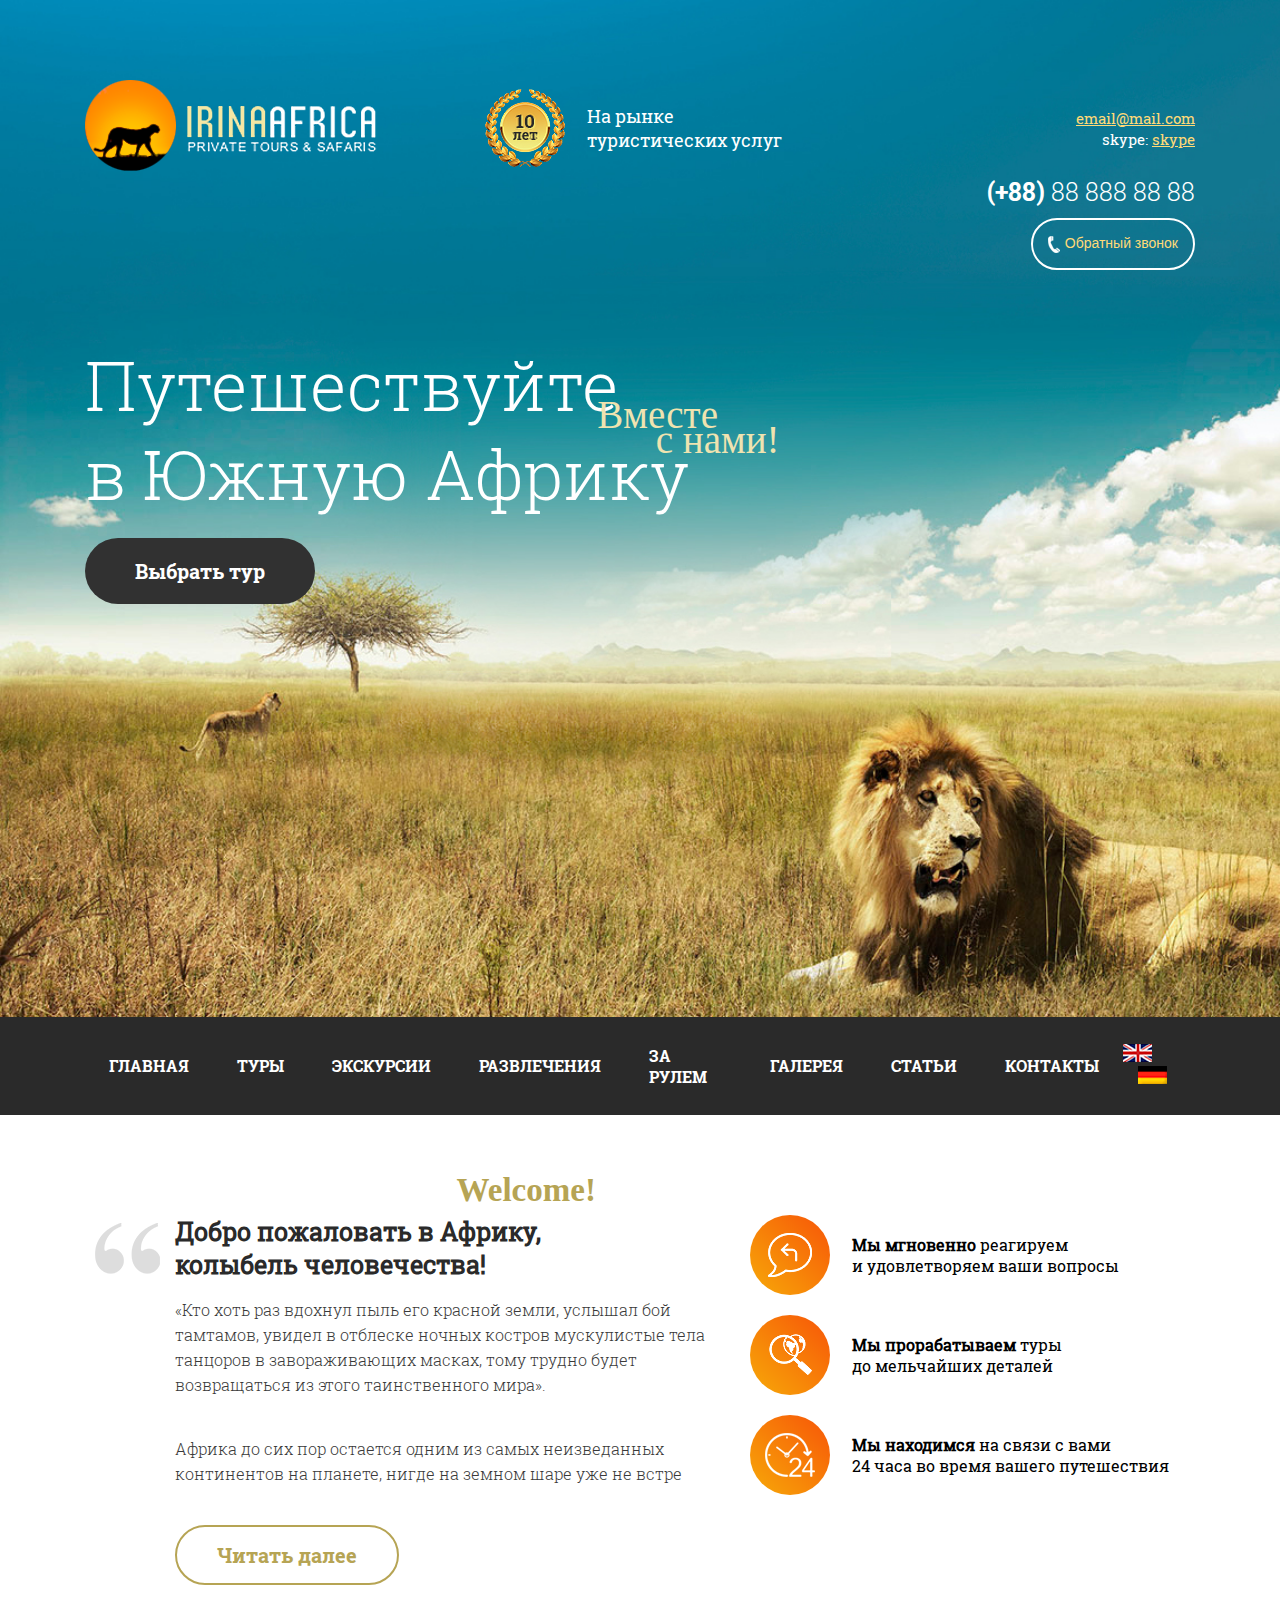
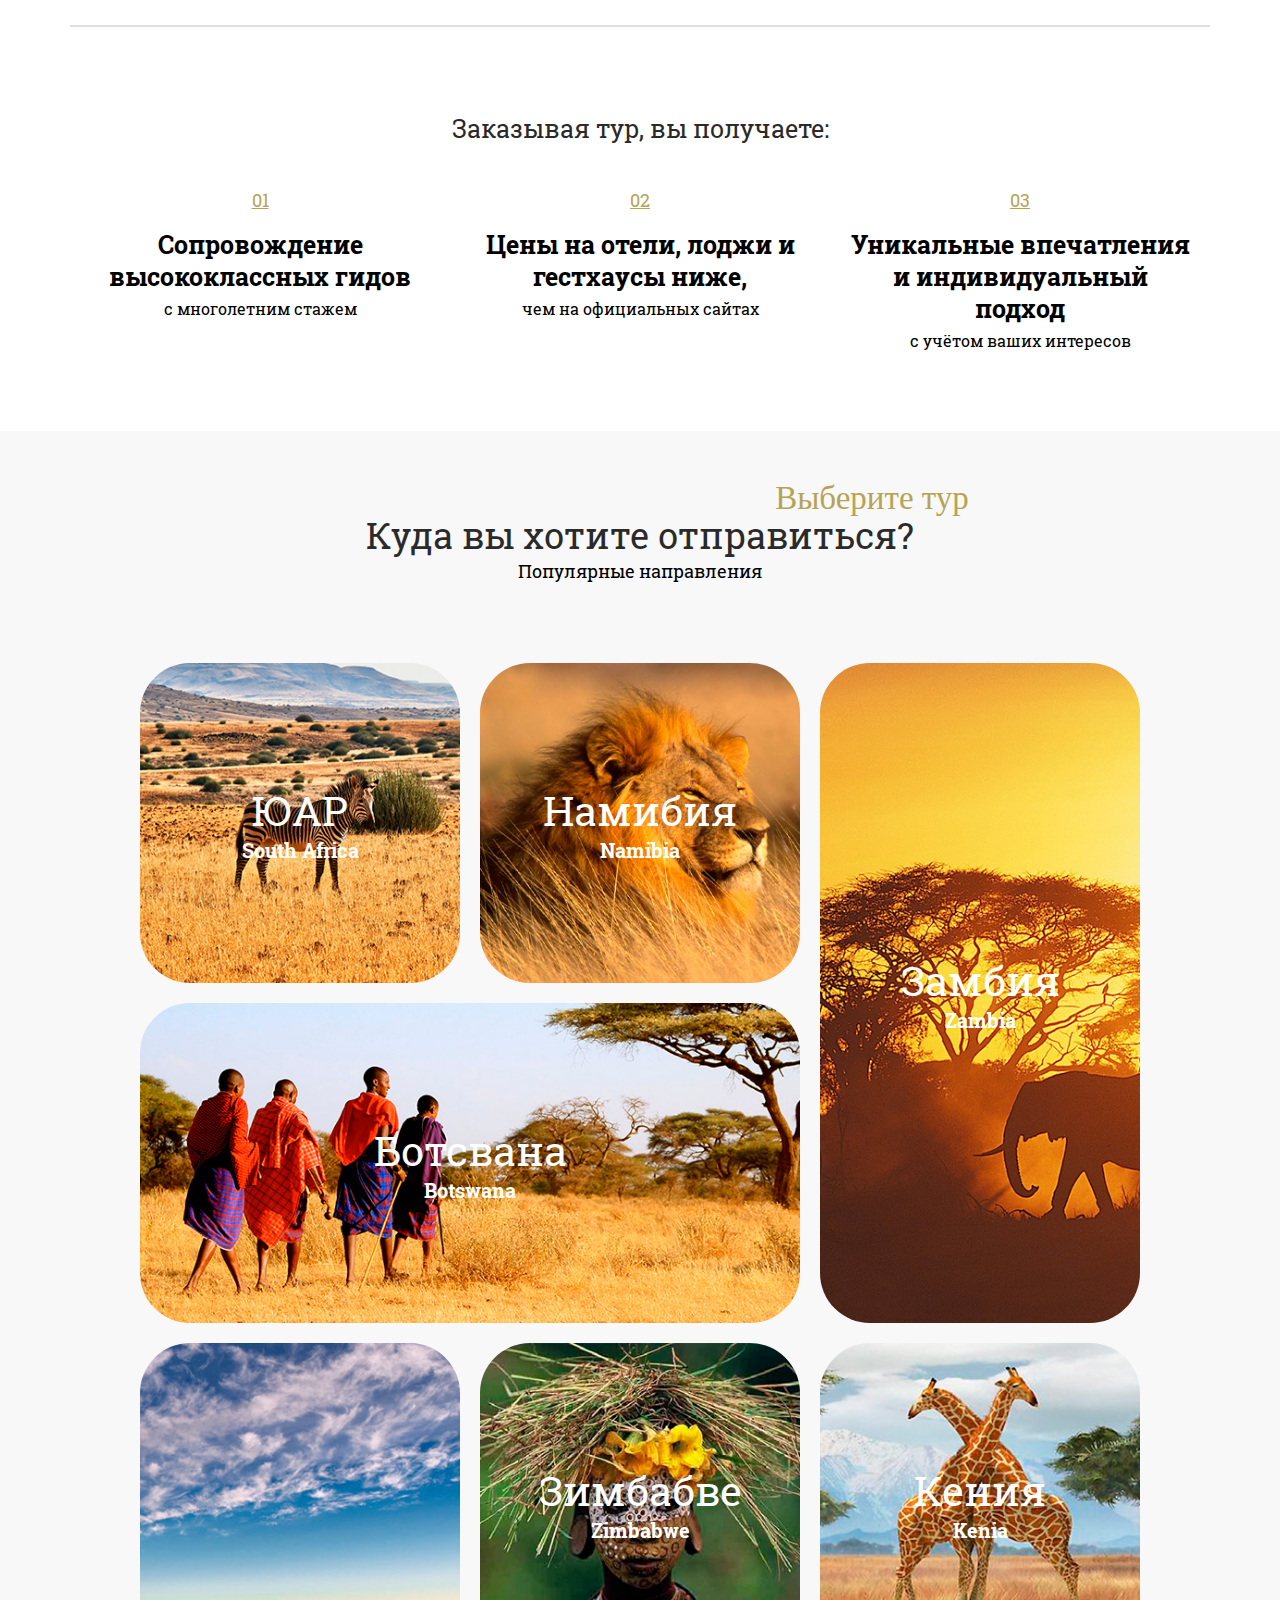
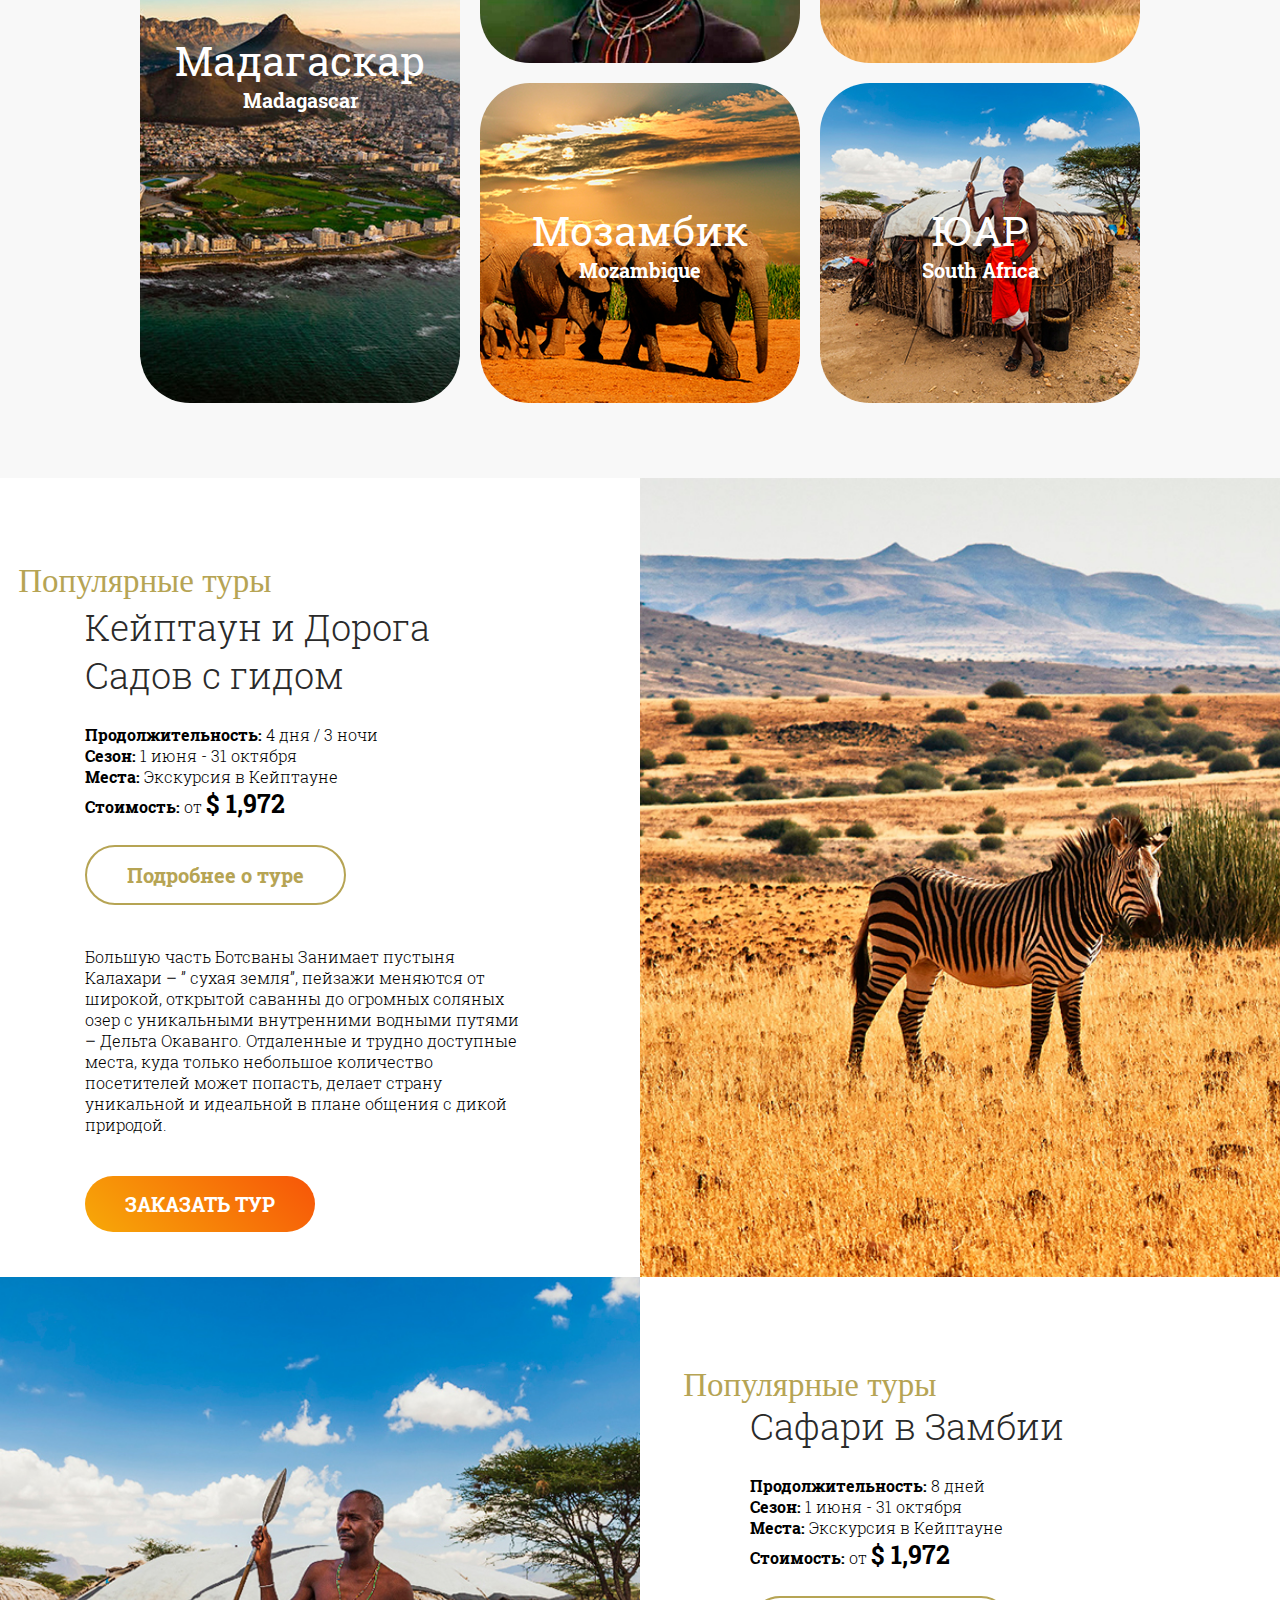
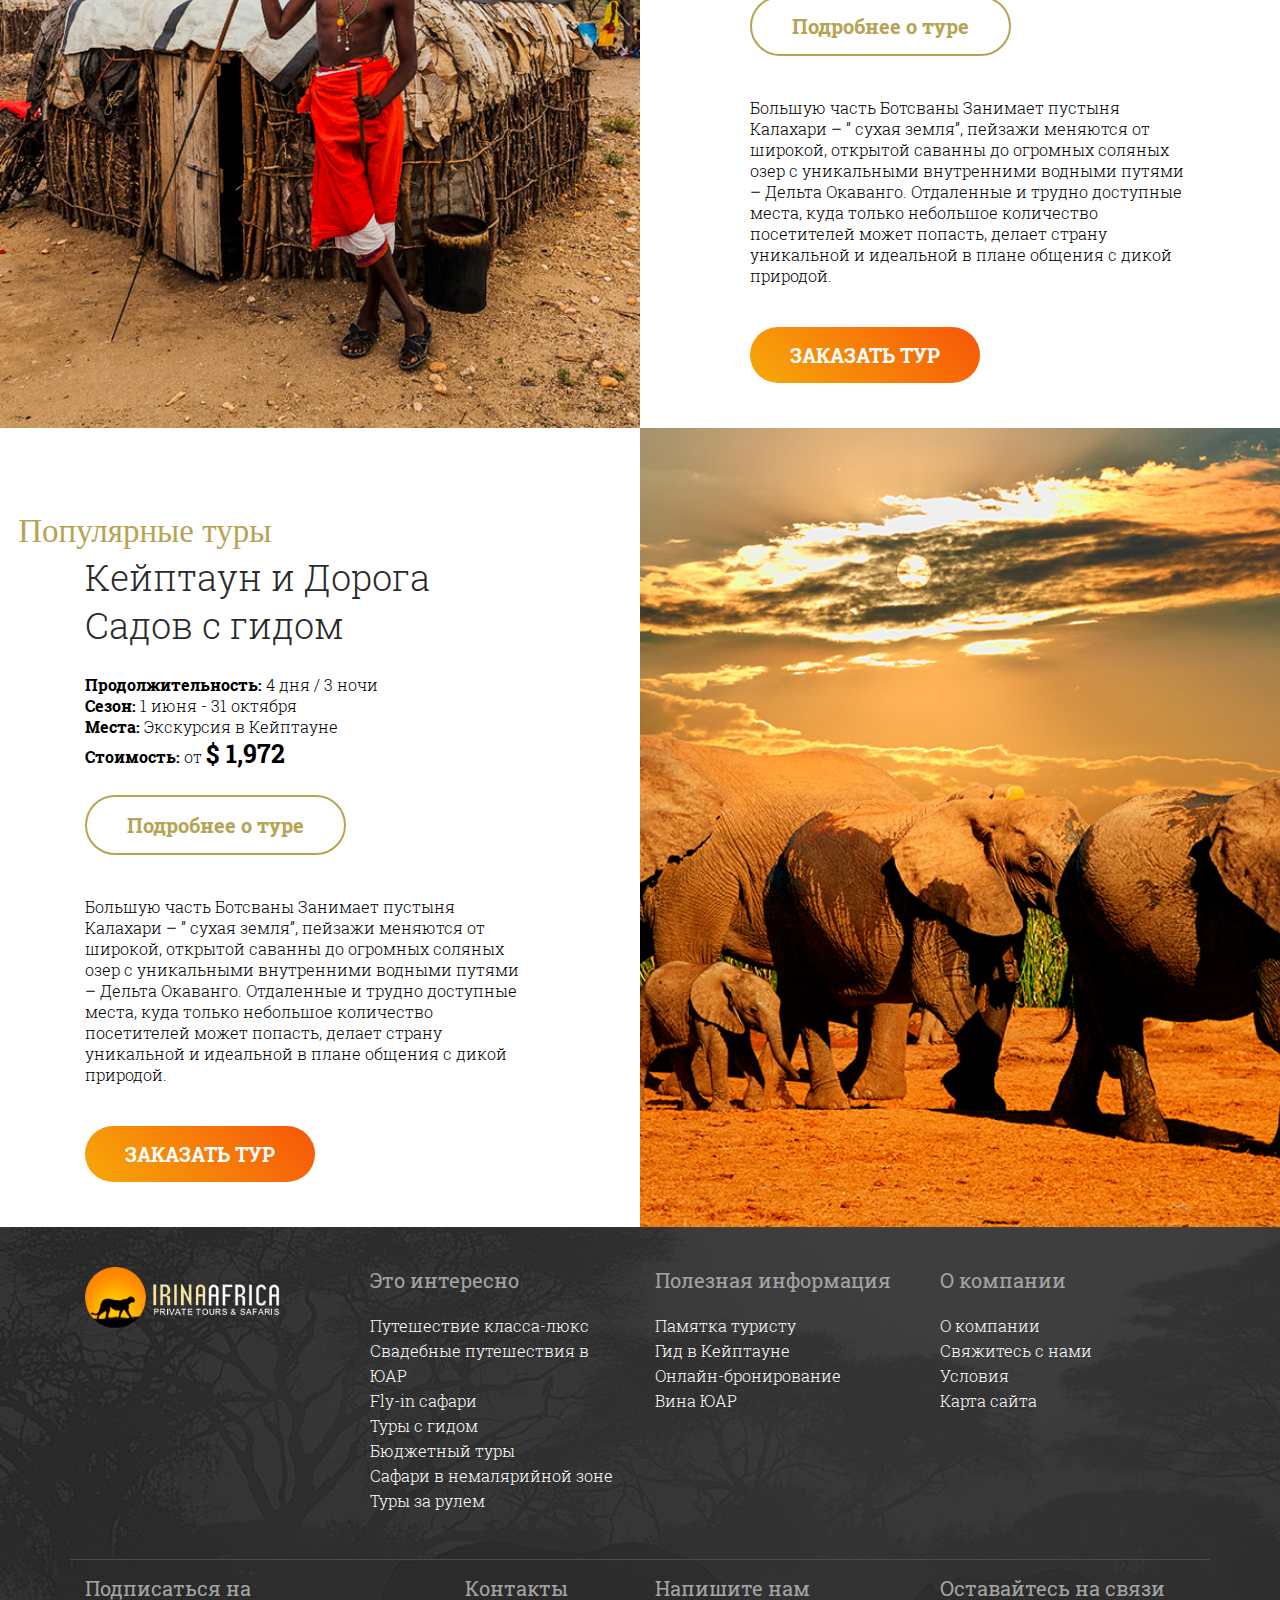
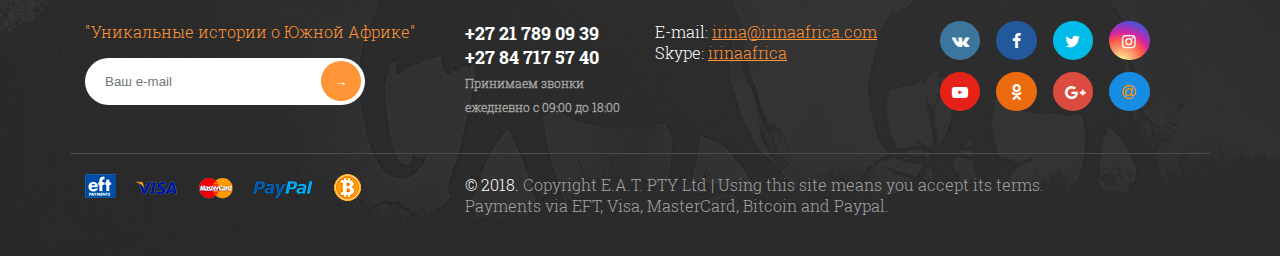
==== africa/index.html @ 2dc70afa "addAfrica" ====
<!DOCTYPE html>
<html lang="en">
  <head>
    <meta charset="utf-8">
    <meta name="viewport" content="width=device-width, initial-scale=1, shrink-to-fit=no">
    <meta name="description" content="">
    <meta name="author" content="">
    <title>IRINAAFRICA</title>
    <link href="css/bootstrap-grid.min.css" rel="stylesheet">
    <link href="css/style.css" rel="stylesheet">
  </head>

  <body>
    <header class="header-main">
      <div class="container">
        <div class="row align-items-center">
          <div class="col-lg-4 col-md-4 col-sm-6">
            <div class="logo-img"><img src="img/logo.png" alt="IRINAAFRICA"></div>
          </div>
          <div class="col-lg-4 col-md-3 col-sm-6">
            <div class="medal">
              <img src="img/10years.png" alt="">
              
                <p>На рынке<br>туристических услуг</p>
              
            </div>
          </div>
          <div class="col-lg-4 col-md-5 col-sm-12">
            <div class="header-contacts">
              <div class="header-contact">
                <span><a href="#">email@mail.com</a><br>
                skype: <a href="#">skype</a></span>
              </div>
            </div>
          </div>
        </div>
        
          <div class="header-button-block">
            <div class="header-phone"><strong>(+88)</strong> 88 888 88 88</div>
            <button class="button button-hollow"><img src="img/phone-icon.png" alt="">Обратный звонок</button>
          </div>
        

        
          <div class="row">
            <div class="col-12">
              <div class="main-title">
                <h1>Путешествуйте<br>в Южную Африку<p>Вместе<br>&nbsp;&nbsp;&nbsp;&nbsp;&nbsp;&nbsp;с нами!</p></h1>
                <div><a href="#" class="button button-dark">Выбрать тур</a></div>
              </div>
            </div>
          </div>

          
        
      </div>
    </header>

    <nav>
        <div class="container">
          <div class="navigation">
            <ul>
              <li><a href="#">главная</a></li>
              <li><a href="#">туры</a></li>
              <li><a href="#">экскурсии</a></li>
              <li><a href="#">развлечения</a></li>
              <li><a href="#">за рулем</a></li>
              <li><a href="#">галерея</a></li>
              <li><a href="#">статьи</a></li>
              <li><a href="#">контакты</a></li>
            </ul>
            <div class="language"><a href="#"><img src="img/british-flag.png" alt="ENG"></a><a href="#"><img src="img/germany-flag.png" alt="GER"></a></div>
          </div>
        </div>
    </nav>

    <main>
      <section class="welcome">
        <div class="container">
          <div class="row">
            <div class="col-lg-6 col-xl-7">
              <div class="about-africa">
                <h2 class="title-small">Добро пожаловать в Африку,<br>колыбель человечества!<label for="title-small">Welcome!</label></h2>
                <p>«Кто хоть раз вдохнул пыль его красной земли, услышал бой тамтамов, увидел в отблеске ночных костров мускулистые тела танцоров в завораживающих масках, тому трудно будет возвращаться из этого таинственного мира».</p>
                <p>Африка до сих пор остается одним из самых неизведанных континентов на планете, нигде на земном шаре уже не встре</p>
                <button class="button button-original">Читать далее</button>
              </div>
            </div>
            <div class="col-lg-6 col-xl-5">
              <div class="welcome-features">
                <div class="welcome-feature-block">
                  <div class="welcome-feature-logo reaction"></div>
                  <div class="welcome-feature-text"><strong>Мы мгновенно</strong> реагируем<br> и удовлетворяем ваши вопросы</div>
                </div>
                <div class="welcome-feature-block">
                  <div class="welcome-feature-logo planning"></div>
                  <div class="welcome-feature-text"><strong>Мы прорабатываем</strong> туры<br> до мельчайших деталей</div>
                </div>
                <div class="welcome-feature-block">
                  <div class="welcome-feature-logo time"></div>
                  <div class="welcome-feature-text"><strong>Мы находимся</strong> на связи с вами<br> 24 часа во время вашего путешествия</div>
                </div>
              </div>
            </div>
          </div>
        </div>
      </section>

      <section class="features">
        <div class="container">
          <p class="title-small">Заказывая тур, вы получаете:</p>
          <div class="row">
            <div class="col-4">
              <p class="feature-number">01</p>
              <p class="feature-text"><strong>Сопровождение высококлассных гидов</strong><br> с многолетним стажем</p>
            </div>
            <div class="col-4">
              <p class="feature-number">02</p>
              <p class="feature-text"><strong>Цены на отели, лоджи и гестхаусы ниже,</strong><br> чем на официальных сайтах</p>
            </div>
            <div class="col-4">
              <p class="feature-number">03</p>
              <p class="feature-text"><strong>Уникальные впечатления и индивидуальный подход</strong><br> с учётом ваших интересов</p>
            </div>
          </div>
        </div>
      </section>

      <section class="places">
        <div class="container">
          <div class="title-wrap">
            <p class="title">Куда вы хотите отправиться?<label for="titel">Выберите тур</label></p>
          </div>
          <p class="subtitle">Популярные направления</p>
          <div class="places-block1">
            <div class="places-wrap1">
              <div class="places-small-blocks">
                <div class="places-small">
                  <div class="south-africa place">ЮАР<strong>South Africa</strong></div>
                </div>
                <div class="places-small">
                  <div class="namibia place">Намибия<strong>Namibia</strong></div>
                </div>
              </div>
              <div class="places-horizontal">
                <div class="botswana place">Ботсвана<strong>Botswana</strong></div>
              </div>
            </div>
            <div class="places-wrap2">
              <div class="places-vertical">
                <div class="zambia place">Замбия<strong>Zambia</strong></div>
              </div>
            </div>
          </div>

          <div class="places-block2">
            <div class="places-wrap2">
              <div class="places-vertical">
                <div class="madagascar place">Мадагаскар<strong>Madagascar</strong></div>
              </div>
            </div>
            <div class="places-wrap1">
              <div class="places-small-blocks">
                <div class="places-small">
                  <div class="zimbabwe place">Зимбабве<strong>Zimbabwe</strong></div>
                </div>
                <div class="places-small">
                  <div class="kenia place">Кения<strong>Kenia</strong></div>
                </div>
              </div>
              <div class="places-small-blocks">
                <div class="places-small">
                  <div class="mozambique place">Мозамбик<strong>Mozambique</strong></div>
                </div>
                <div class="places-small">
                  <div class="south-africa2 place">ЮАР<strong>South Africa</strong></div>
                </div>
              </div>
            </div>
          </div>
        </div>
      </section>

      <section class="popular popular-сapetown pupular-left">
        <div class="container">
          <div class="row">
            <div class="col-5">
              <div class="popular-content">
                <p class="title">Кейптаун и Дорога Садов с гидом<label for="title">Популярные туры</label></p>
                <ul>
                  <li><strong>Продолжительность:</strong> 4 дня / 3 ночи</li>
                  <li><strong>Сезон:</strong> 1 июня - 31 октября</li>
                  <li><strong>Места:</strong> Экскурсия в Кейптауне</li>
                  <li><strong>Стоимость:</strong> от <strong class="price">$ 1,972</strong></li>
                </ul>
                <button class="button button-original">Подробнее о туре</button>
                <p>Большую часть Ботсваны Занимает пустыня Калахари – ” сухая земля”, пейзажи меняются от широкой, открытой саванны до огромных соляных озер с уникальными внутренними водными путями – Дельта Окаванго. Отдаленные и трудно доступные места, куда только небольшое количество посетителей может попасть, делает страну уникальной и идеальной в плане общения с дикой природой.</p>
                <button class="button button-orange">Заказать тур</button>
              </div>
            </div>
          </div>
        </div>
      </section>

      <section class="popular popular-zambia">
        <div class="container">
          <div class="row">
            <div class="offset-7 col-5">
              <div class="popular-content">
                <p class="title">Сафари в Замбии<label for="title">Популярные туры</label></p>
                <ul>
                  <li><strong>Продолжительность:</strong> 8 дней</li>
                  <li><strong>Сезон:</strong> 1 июня - 31 октября</li>
                  <li><strong>Места:</strong> Экскурсия в Кейптауне</li>
                  <li><strong>Стоимость:</strong> от <strong class="price">$ 1,972</strong></li>
                </ul>
                <button class="button button-original">Подробнее о туре</button>
                <p>Большую часть Ботсваны Занимает пустыня Калахари – ” сухая земля”, пейзажи меняются от широкой, открытой саванны до огромных соляных озер с уникальными внутренними водными путями – Дельта Окаванго. Отдаленные и трудно доступные места, куда только небольшое количество посетителей может попасть, делает страну уникальной и идеальной в плане общения с дикой природой.</p>
                <button class="button button-orange">Заказать тур</button>
              </div>
            </div>
          </div>
        </div>
      </section>

      <section class="popular popular-mozambique pupular-left">
        <div class="container">
          <div class="row">
            <div class="col-5">
              <div class="popular-content">
                <p class="title">Кейптаун и Дорога Садов с гидом<label for="title">Популярные туры</label></p>
                <ul>
                  <li><strong>Продолжительность:</strong> 4 дня / 3 ночи</li>
                  <li><strong>Сезон:</strong> 1 июня - 31 октября</li>
                  <li><strong>Места:</strong> Экскурсия в Кейптауне</li>
                  <li><strong>Стоимость:</strong> от <strong class="price">$ 1,972</strong></li>
                </ul>
                <button class="button button-original">Подробнее о туре</button>
                <p>Большую часть Ботсваны Занимает пустыня Калахари – ” сухая земля”, пейзажи меняются от широкой, открытой саванны до огромных соляных озер с уникальными внутренними водными путями – Дельта Окаванго. Отдаленные и трудно доступные места, куда только небольшое количество посетителей может попасть, делает страну уникальной и идеальной в плане общения с дикой природой.</p>
                <button class="button button-orange">Заказать тур</button>
              </div>
            </div>
          </div>
        </div>
      </section>
    </main> 

    <footer>
      <section class="footer-nav">
        <div class="container footer-wrap">
          <div class="row">
            <div class="col-md-12 col-lg-3">
              <div class="footer-logo"><img src="img/logo.png" alt="IRINAAFRICA"></div>
            </div>

            <div class="col-md-5 col-lg-3">
              <div class="footer-nav-block">
                <p class="nav-block-title">Это интересно</p>
                <ul>
                  <li><a href="#">Путешествие класса-люкс</a></li>
                  <li><a href="#">Свадебные путешествия в ЮАР</a></li>
                  <li><a href="#">Fly-in сафари</a></li>
                  <li><a href="#">Туры с гидом</a></li>
                  <li><a href="#">Бюджетный туры</a></li>
                  <li><a href="#">Сафари в немалярийной зоне</a></li>
                  <li><a href="#">Туры за рулем</a></li>
                </ul>
              </div>
            </div>

            <div class="col-md-4 col-lg-3">
              <div class="footer-nav-block">
                <p class="nav-block-title">Полезная информация</p>
                <ul>
                  <li><a href="#">Памятка туристу</a></li>
                  <li><a href="#">Гид в Кейптауне</a></li>
                  <li><a href="#">Онлайн-бронирование</a></li>
                  <li><a href="#">Вина ЮАР</a></li>
                </ul>
              </div>
            </div>

            <div class="col-md-3 col-lg-3">
              <div class="footer-nav-block">
                <p class="nav-block-title">О компании</p>
                <ul>
                  <li><a href="#">О компании</a></li>
                  <li><a href="#">Свяжитесь с нами</a></li>
                  <li><a href="#">Условия</a></li>
                  <li><a href="#">Карта сайта</a></li>
                </ul>
              </div>
            </div>

          </div>
        </div>
      </section>

      <section class="footer-contacts">
        <div class="container footer-wrap">
          <div class="row">

            <div class="col-md-6 col-lg-4">
              <div class="subscribe">
                <p class="nav-block-title">Подписаться на</p>
                <p class="text-orange">"Уникальные истории о Южной Африке"</p>
                <form action="" class="subscribe-form">
                  <input type="email" class="subscribe-mail" placeholder="Ваш e-mail"><button type="submit" class="button-arrow">&rarr;</button>
                </form>
              </div>
            </div>

            <div class="col-md-3 col-lg-2">
              <div class="footer-contacts-phones">
                <p class="nav-block-title">Контакты</p>
                <span>
                  +27 21 789 09 39 <br> 
                  +27 84 717 57 40 <br> 
                  <small>Принимаем звонки <br> ежедневно с 09:00 до 18:00</small>
                </span>
              </div>
            </div>

            <div class="col-md-3 col-lg-3">
              <div class="footer-contacts-mail">
                <p class="nav-block-title">Напишите нам</p>
                <span>
                  E-mail:  <a href="#">irina@irinaafrica.com</a><br>
                  Skype: <a href="#">irinaafrica</a>
                </span>
              </div>
            </div>

            <div class="col-lg-3">
              <div class="footer-contacts-social">
                <p class="nav-block-title">Оставайтесь на связи</p>
                <div>
                  <a href="#"><i class="icon-vk"></i></a>
                  <a href="#"><i class="icon-facebook"></i></a>
                  <a href="#"><i class="icon-twitter"></i></a>
                  <a href="#"><i class="icon-instagram"></i></a>
                </div>
          
                <div>
                  <a href="#"><i class="icon-youtube"></i></a>
                  <a href="#"><i class="icon-odnoklassniki"></i></a>
                  <a href="#"><i class="icon-gplus"></i></a>
                  <a href="#"><i class="icon-at"></i></a>
                </div>
              </div>
            </div>

          </div>
        </div>
      </section>

      <section class="footer-copy">
        <div class="container">
          <div class="row">

            <div class="col-4">
              <img src="img/pay.png" alt="">
            </div>

            <div class="col-8">
              <p><strong>© 2018.</strong> Copyright E.A.T. PTY Ltd | Using this site means you accept its terms.<br>
              Payments via EFT, Visa, MasterCard, Bitcoin and Paypal.</p>
            </div>

          </div>
        </div>
      </section>

    </footer>
  </body>
</html>
---- africa/css/style.css ----
@import url("fonts.css");
@import url("header-main.css");
@import url("welcome.css");
@import url("features.css");
@import url("places.css");
@import url("popular.css");
@import url("footer.css");


html{
	font-size: 10px;
}

body{
	font-size: 16px;
	margin: 0px;
	font-family: RobotoRegular;
}

main{
	overflow: hidden;
}

img{
	max-width: 100%;
}

.main-title{
	font-size: 6.8rem;
	color: #fff;
	font-family: RobotoLight, sans-serif;
}

.title{
	font-size: 3.6rem;
	color: #2a2a2a;
	padding: 0;
	margin: 0;
	/*text-align: center;*/
	position: relative;
}

.title label{
	position: absolute;
	font-family: GoodVibesPro;
	font-size: 3.3rem;
	color: #b6a454;
	right: -10%;
	top: -65%;
}

.subtitle{
	text-align: center;
	font-size: 1.8rem;
	margin: 0;
	margin-bottom: 70px;
	padding: 0;
}

.title-small{
	font-size: 2.5rem;
	color: #2a2a2a;
}

.title-small label{
	position: absolute;
	font-family: GoodVibesPro;
	font-size: 3.3rem;
	color: #b6a454;
	right: -15%;
	top: -65%;
}

.button img{
	vertical-align: middle;
	margin-right: 5px;
}

.button{
	border-radius: 100px;
	padding: 1.5rem 1.5rem;
	vertical-align: middle;
	border: none;
	cursor: pointer;
}

input:focus{
	outline: none;
}

button:focus{
	outline: none;
}

.button-hollow{
	border:2px solid #fff;
	font-size: 1.4rem;
	color: #ffda78;
	background: transparent;
}

.button-dark{
	background-color: #313131;
	font-family: RobotoBold;
	font-weight: 800;
	font-size: 2rem;
	text-decoration: none;
	color: #fff;
	padding: 2rem 5rem;
}

.button-orange{
  	display: inline-block;
	text-decoration: none;
	text-transform: uppercase;
	background: linear-gradient(45deg, #f7a908, #f75508);
	padding: 1.5rem 4rem;
	color: #fff;
	border-radius: 50px;
	font-size: 2rem;
	font-family: RobotoBold;
	font-weight: 800;
}

.button-original{
	border:2px solid #b6a454;
	background-color:transparent;
	font-size: 2rem;
	color: #b6a454;
	font-family: RobotoBold;
	font-weight: 800;
	padding: 1.5rem 4rem;
}

.text-orange{
	font-family: RobotoLight;
	font-size: 16px;
	color: #ff9537;

}
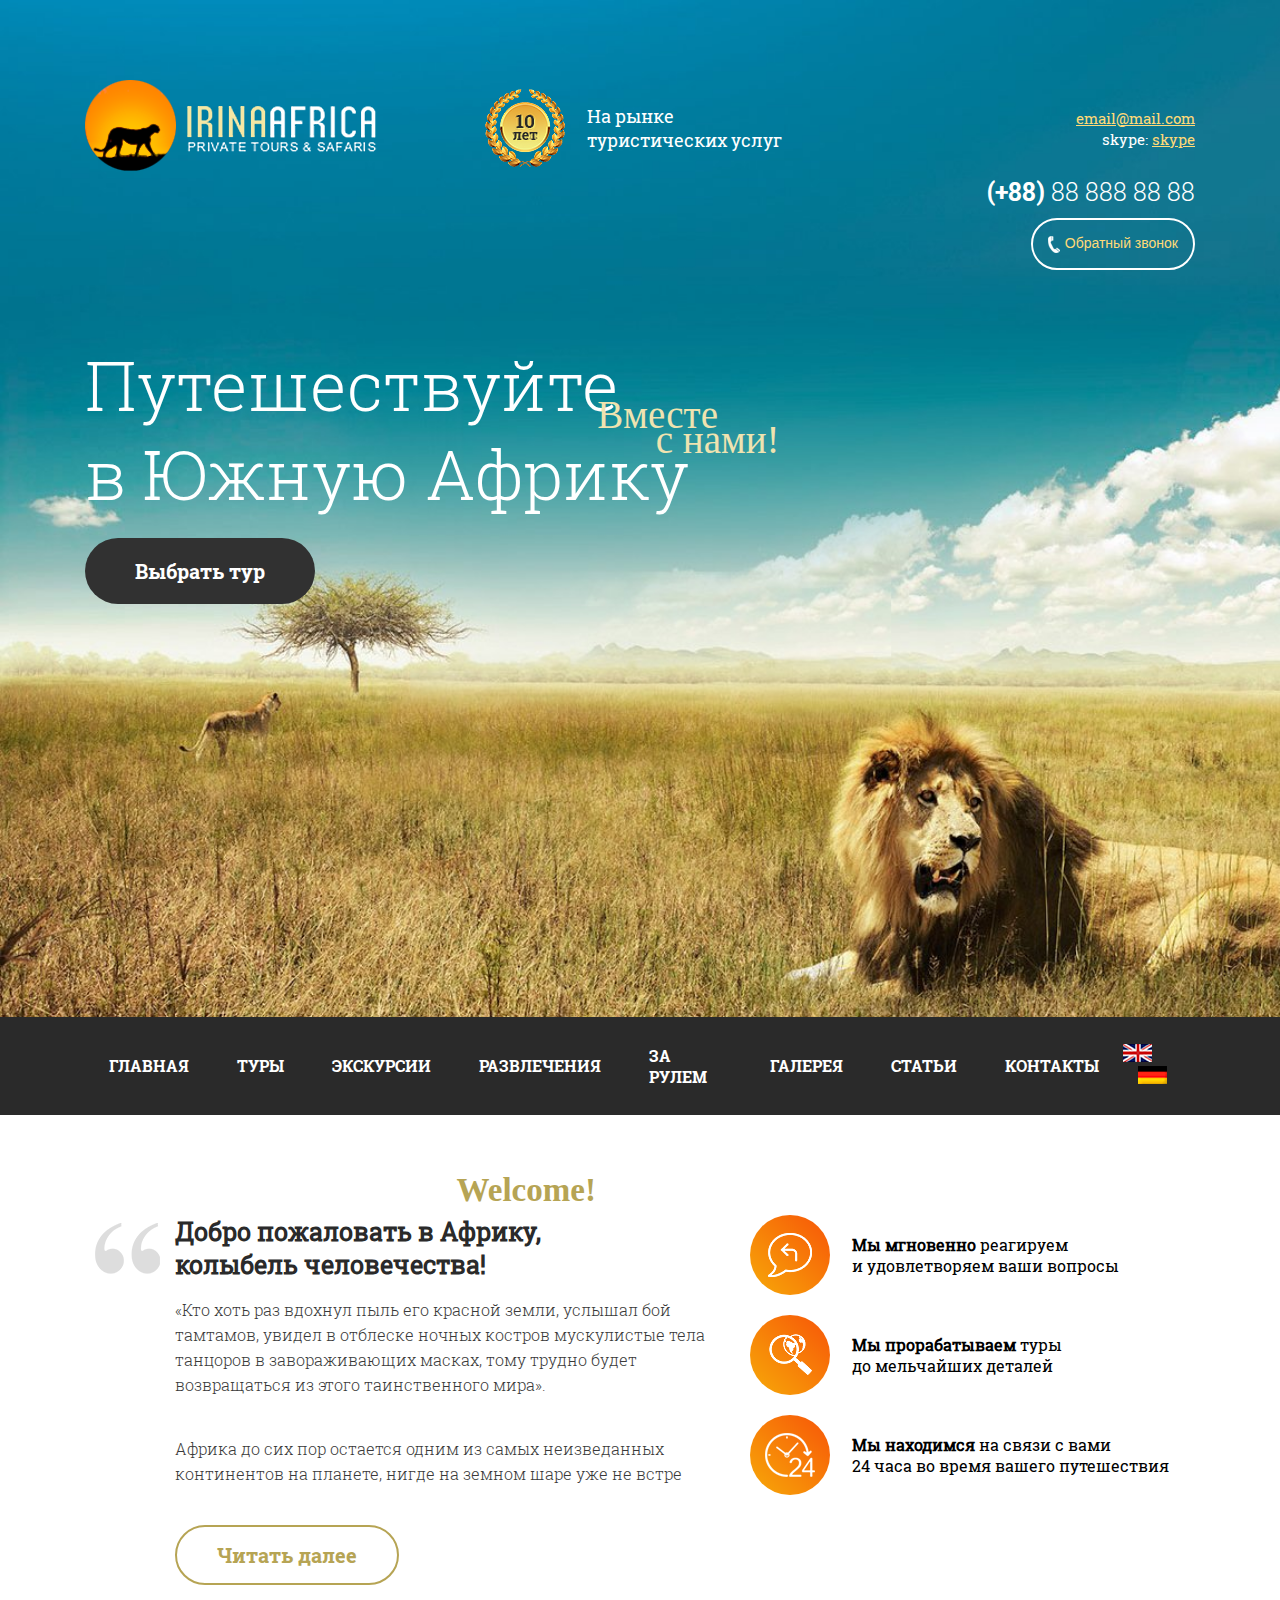
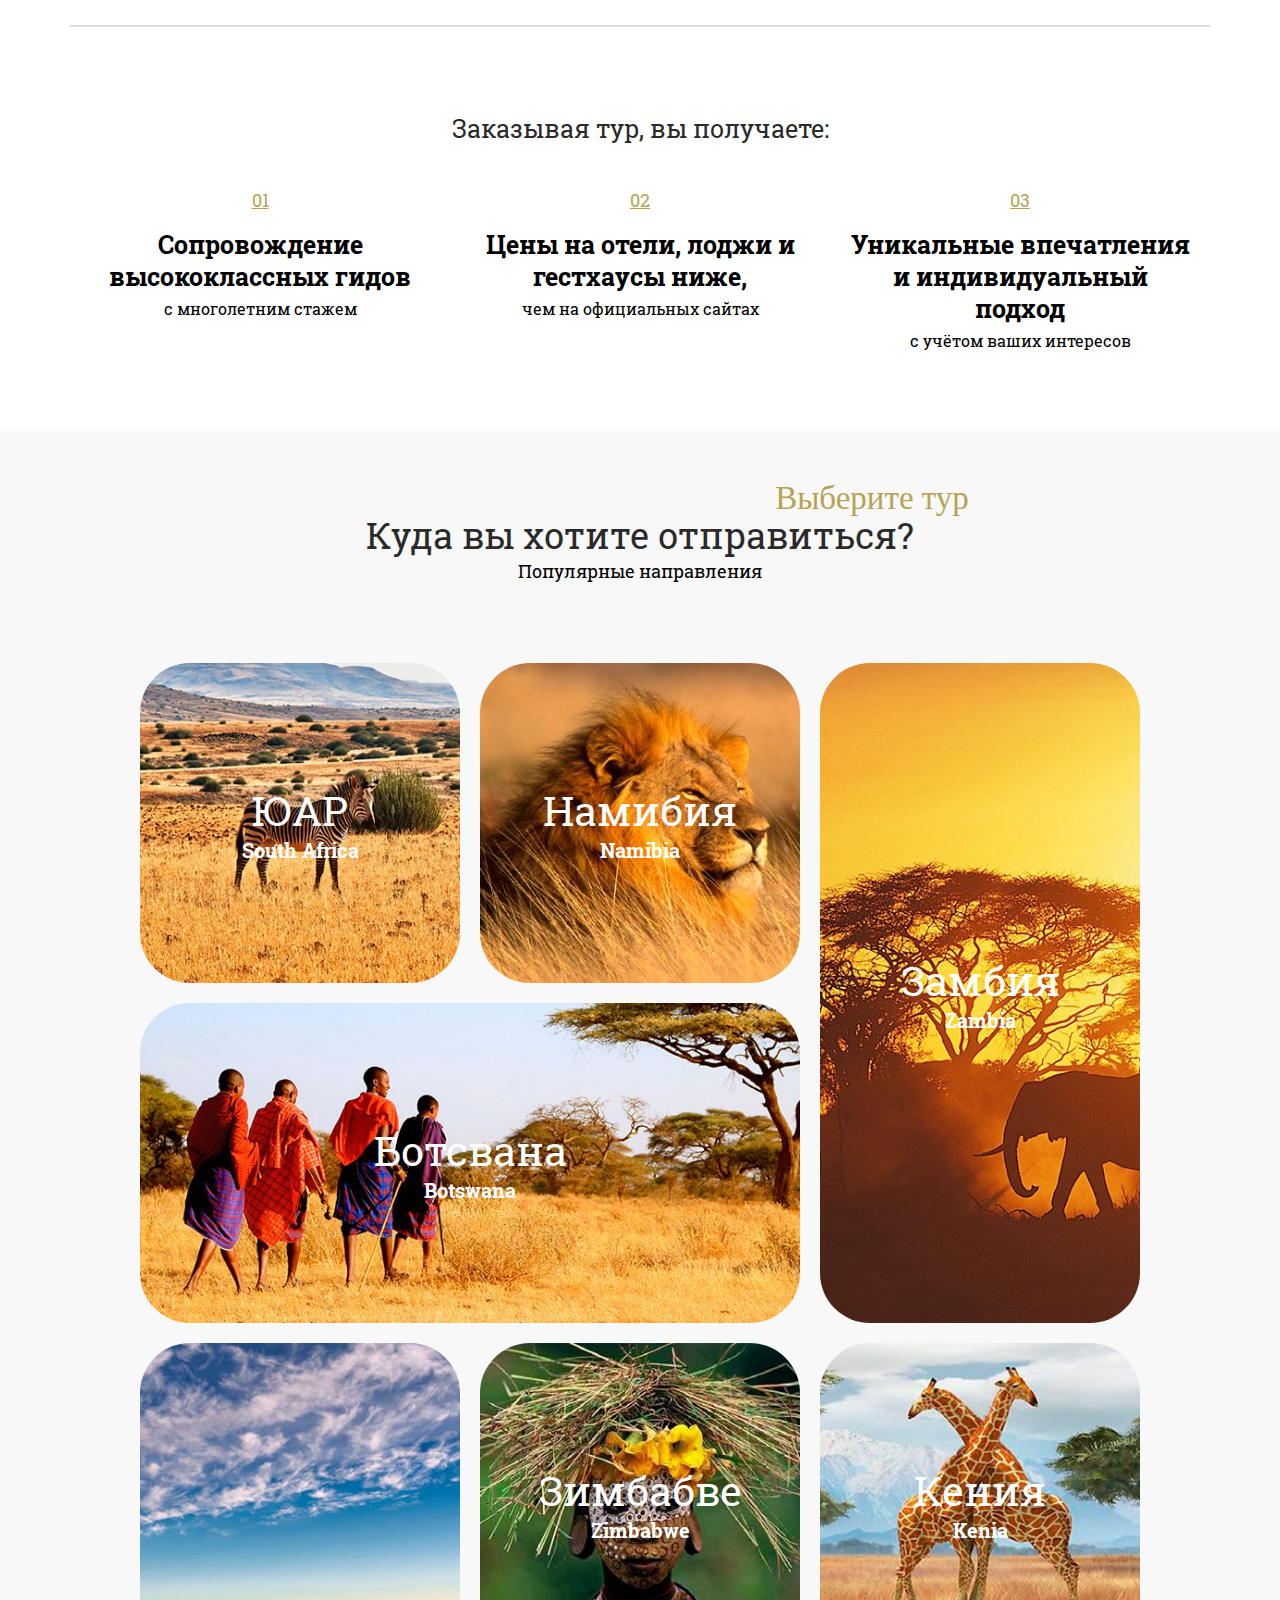
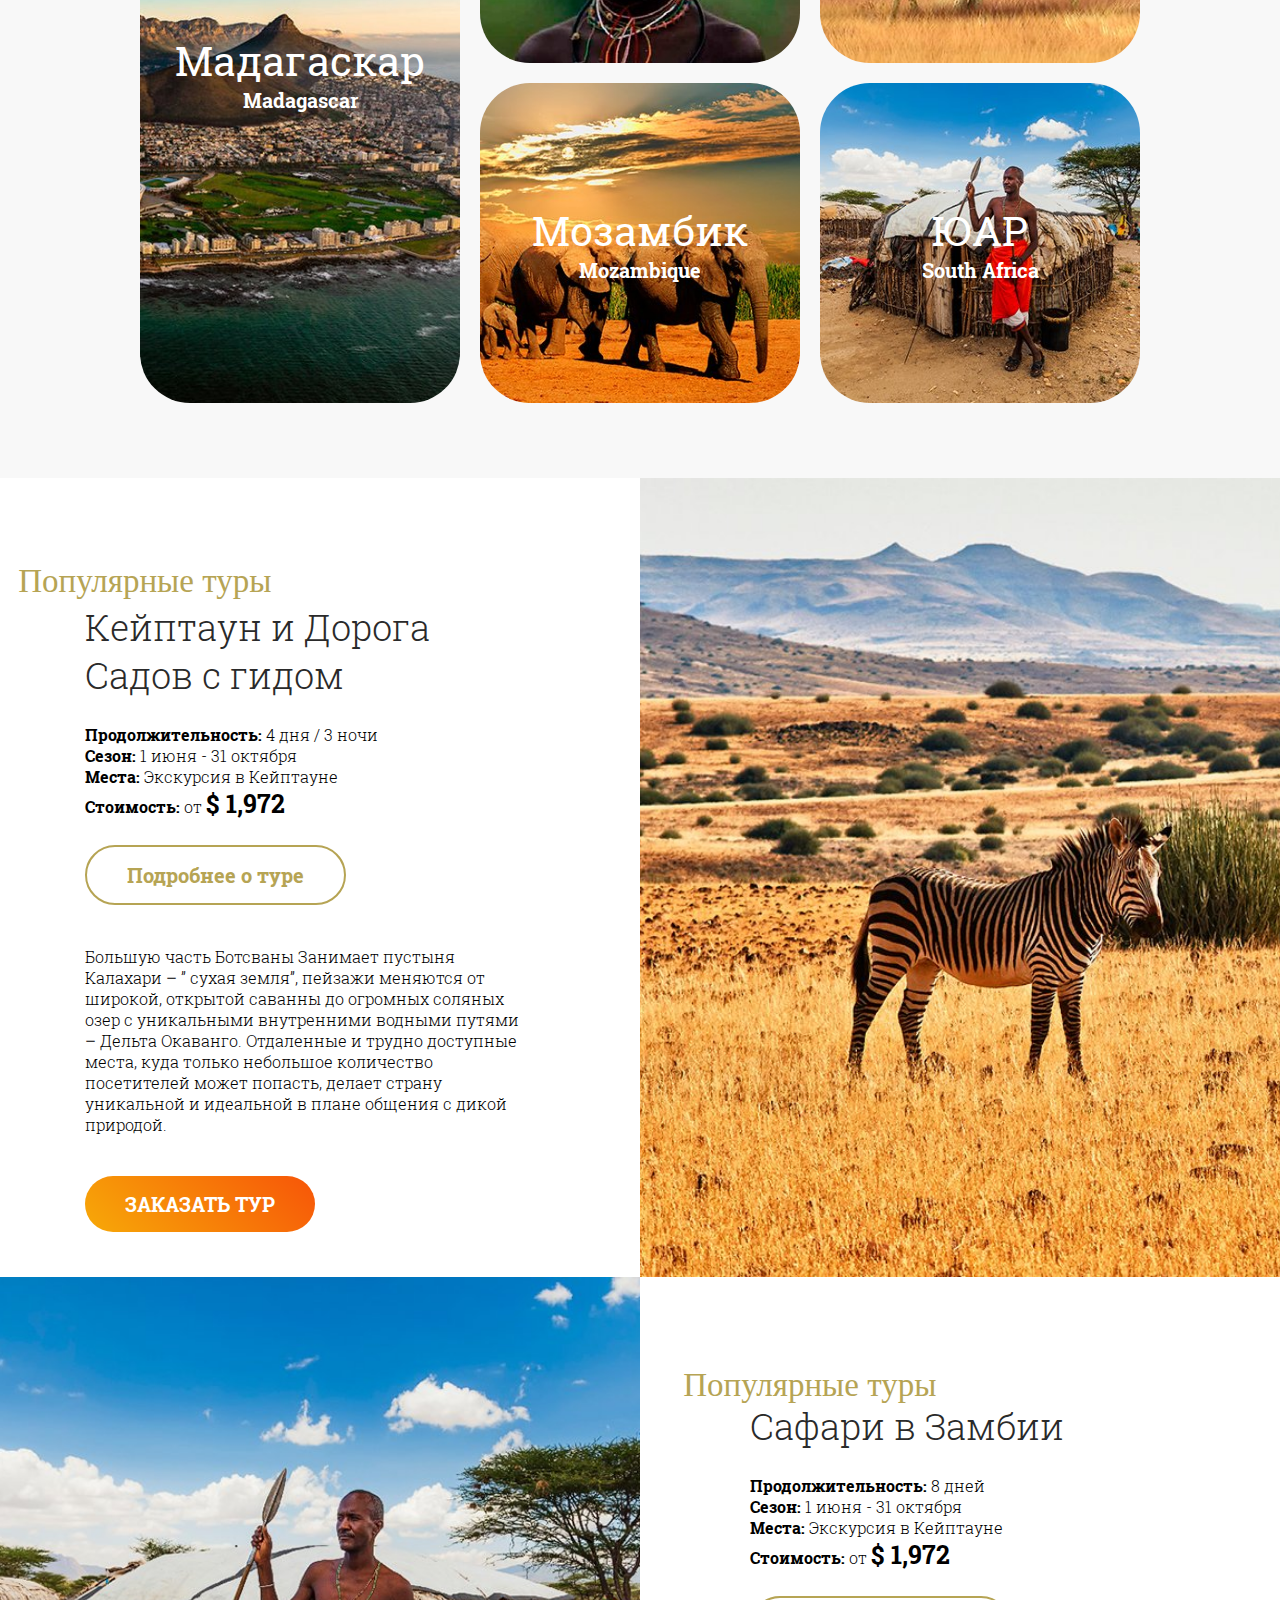
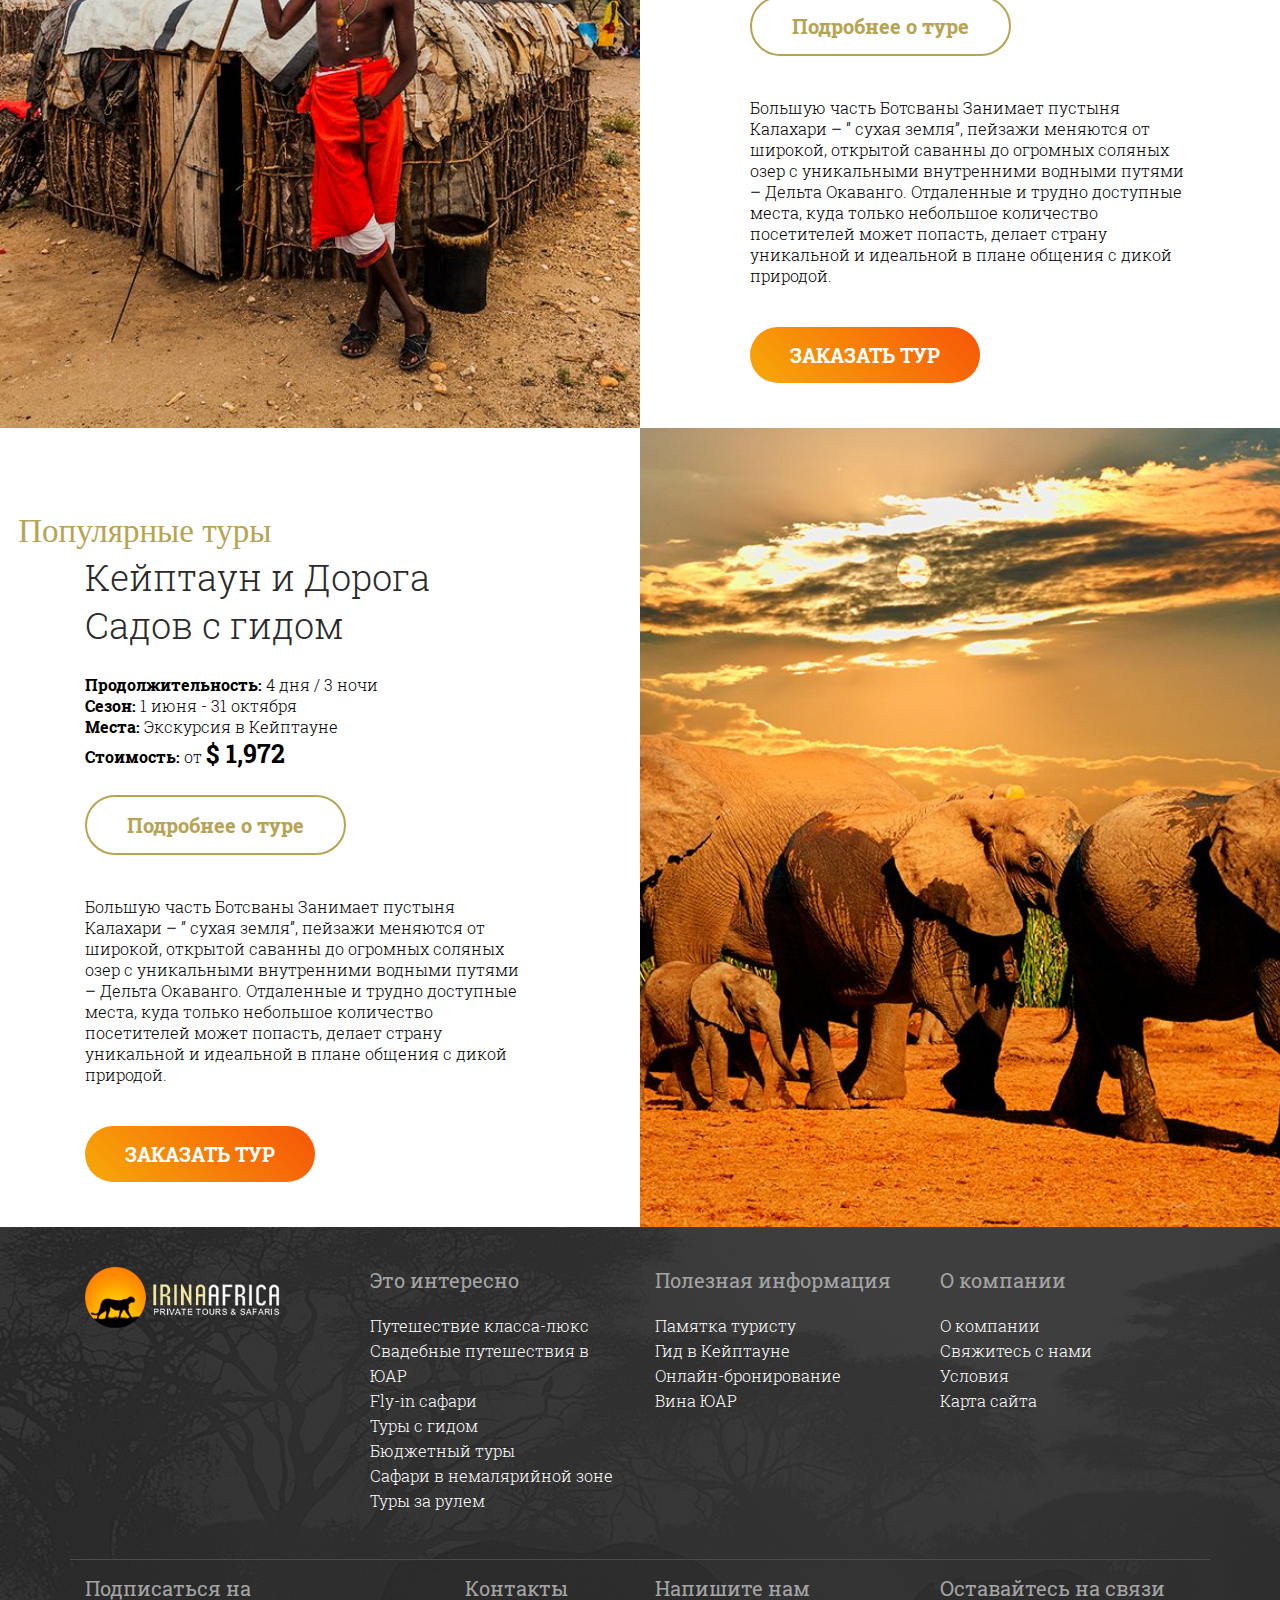
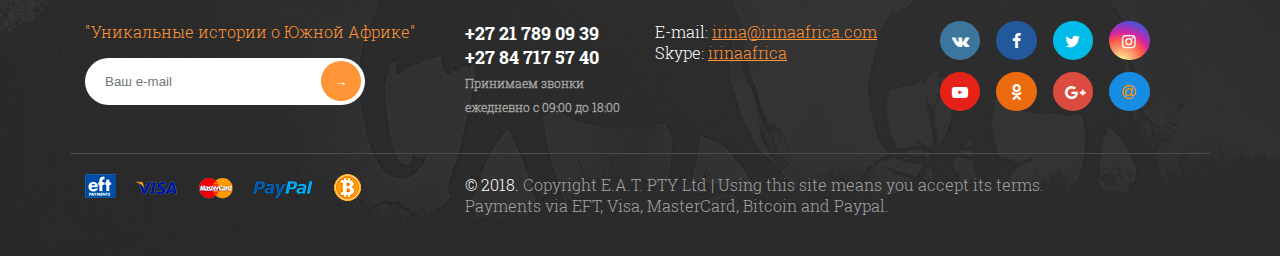
==== commit 0e9e4359: "africaOptimized" ====
--- a/africa/index.html
+++ b/africa/index.html
@@ -1,5 +1,5 @@
 <!DOCTYPE html>
-<html lang="en">
+<html lang="ru">
   <head>
     <meta charset="utf-8">
     <meta name="viewport" content="width=device-width, initial-scale=1, shrink-to-fit=no">
@@ -45,7 +45,7 @@
           <div class="row">
             <div class="col-12">
               <div class="main-title">
-                <h1>Путешествуйте<br>в Южную Африку<p>Вместе<br>&nbsp;&nbsp;&nbsp;&nbsp;&nbsp;&nbsp;с нами!</p></h1>
+                <h1>Путешествуйте<br>в Южную Африку<span>Вместе<br>&nbsp;&nbsp;&nbsp;&nbsp;&nbsp;&nbsp;с нами!</span></h1>
                 <div><a href="#" class="button button-dark">Выбрать тур</a></div>
               </div>
             </div>
@@ -80,7 +80,7 @@
           <div class="row">
             <div class="col-lg-6 col-xl-7">
               <div class="about-africa">
-                <h2 class="title-small">Добро пожаловать в Африку,<br>колыбель человечества!<label for="title-small">Welcome!</label></h2>
+                <h2 class="title-small">Добро пожаловать в Африку,<br>колыбель человечества!<label>Welcome!</label></h2>
                 <p>«Кто хоть раз вдохнул пыль его красной земли, услышал бой тамтамов, увидел в отблеске ночных костров мускулистые тела танцоров в завораживающих масках, тому трудно будет возвращаться из этого таинственного мира».</p>
                 <p>Африка до сих пор остается одним из самых неизведанных континентов на планете, нигде на земном шаре уже не встре</p>
                 <button class="button button-original">Читать далее</button>
@@ -129,7 +129,7 @@
       <section class="places">
         <div class="container">
           <div class="title-wrap">
-            <p class="title">Куда вы хотите отправиться?<label for="titel">Выберите тур</label></p>
+            <p class="title">Куда вы хотите отправиться?<label>Выберите тур</label></p>
           </div>
           <p class="subtitle">Популярные направления</p>
           <div class="places-block1">
@@ -186,7 +186,7 @@
           <div class="row">
             <div class="col-5">
               <div class="popular-content">
-                <p class="title">Кейптаун и Дорога Садов с гидом<label for="title">Популярные туры</label></p>
+                <p class="title">Кейптаун и Дорога Садов с гидом<label>Популярные туры</label></p>
                 <ul>
                   <li><strong>Продолжительность:</strong> 4 дня / 3 ночи</li>
                   <li><strong>Сезон:</strong> 1 июня - 31 октября</li>
@@ -207,7 +207,7 @@
           <div class="row">
             <div class="offset-7 col-5">
               <div class="popular-content">
-                <p class="title">Сафари в Замбии<label for="title">Популярные туры</label></p>
+                <p class="title">Сафари в Замбии<label>Популярные туры</label></p>
                 <ul>
                   <li><strong>Продолжительность:</strong> 8 дней</li>
                   <li><strong>Сезон:</strong> 1 июня - 31 октября</li>
@@ -228,7 +228,7 @@
           <div class="row">
             <div class="col-5">
               <div class="popular-content">
-                <p class="title">Кейптаун и Дорога Садов с гидом<label for="title">Популярные туры</label></p>
+                <p class="title">Кейптаун и Дорога Садов с гидом<label>Популярные туры</label></p>
                 <ul>
                   <li><strong>Продолжительность:</strong> 4 дня / 3 ночи</li>
                   <li><strong>Сезон:</strong> 1 июня - 31 октября</li>
@@ -304,7 +304,7 @@
               <div class="subscribe">
                 <p class="nav-block-title">Подписаться на</p>
                 <p class="text-orange">"Уникальные истории о Южной Африке"</p>
-                <form action="" class="subscribe-form">
+                <form action="#" class="subscribe-form">
                   <input type="email" class="subscribe-mail" placeholder="Ваш e-mail"><button type="submit" class="button-arrow">&rarr;</button>
                 </form>
               </div>
